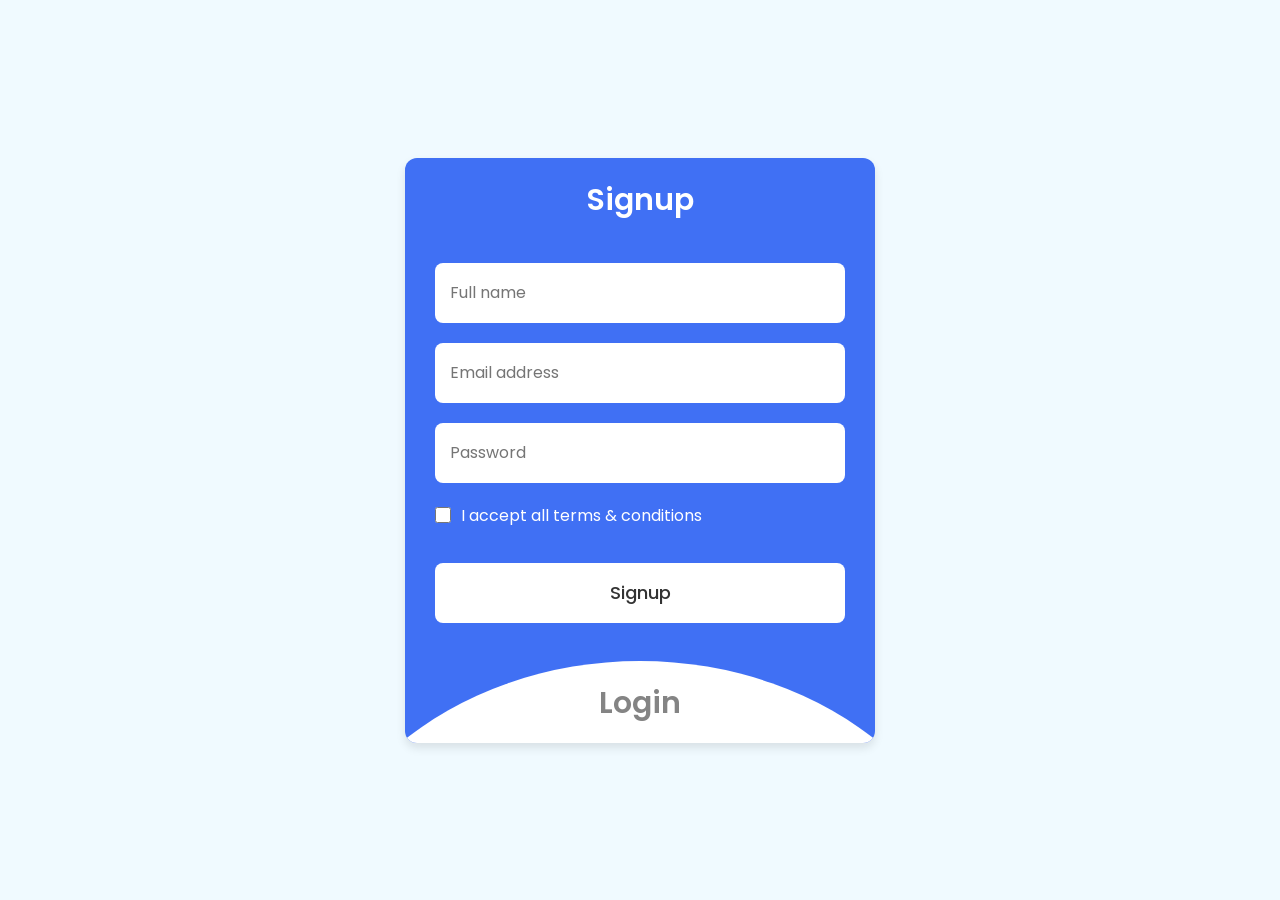
==== login/index.html @ 8ded4207 "Add files via upload" ====
<!DOCTYPE html>
<!-- Website - www.codingnepalweb.com -->
<html lang="en">
  <head>
    <meta charset="UTF-8" />
    <meta name="description" content=" Today in this blog you will learn how to create a responsive Login & Registration Form in HTML CSS & JavaScript. The blog will cover everything from the basics of creating a Login & Registration in HTML, to styling it with CSS and adding with JavaScript." />
    <meta
      name="keywords"
      content=" 
 Animated Login & Registration Form,Form Design,HTML and CSS,HTML CSS JavaScript,login & registration form,login & signup form,Login Form Design,registration form,Signup Form,HTML,CSS,JavaScript,
"
    />

    <meta name="viewport" content="width=device-width, initial-scale=1.0" />

    <title>Login & Signup Form HTML CSS | CodingNepal</title>
    <link rel="stylesheet" href="style.css" />
    <script src="../custom-scripts.js" defer></script>
  </head>
  <body>
    <section class="wrapper">
      <div class="form signup">
        <header>Signup</header>
        <form action="#">
          <input type="text" placeholder="Full name" required />
          <input type="text" placeholder="Email address" required />
          <input type="password" placeholder="Password" required />
          <div class="checkbox">
            <input type="checkbox" id="signupCheck" />
            <label for="signupCheck">I accept all terms & conditions</label>
          </div>
          <input type="submit" value="Signup" />
        </form>
      </div>

      <div class="form login">
        <header>Login</header>
        <form action="#">
          <input type="text" placeholder="Email address" required />
          <input type="password" placeholder="Password" required />
          <a href="#">Forgot password?</a>
          <input type="submit" value="Login" />
        </form>
      </div>

      <script>
        const wrapper = document.querySelector(".wrapper"),
          signupHeader = document.querySelector(".signup header"),
          loginHeader = document.querySelector(".login header");

        loginHeader.addEventListener("click", () => {
          wrapper.classList.add("active");
        });
        signupHeader.addEventListener("click", () => {
          wrapper.classList.remove("active");
        });
      </script>
    </section>
  </body>
</html>
---- login/style.css ----
/* Import Google font - Poppins */
@import url("https://fonts.googleapis.com/css2?family=Poppins:wght@200;300;400;500;600;700&display=swap");

* {
  margin: 0;
  padding: 0;
  box-sizing: border-box;
  font-family: "Poppins", sans-serif;
}

body {
  min-height: 100vh;
  display: flex;
  align-items: center;
  justify-content: center;
  background: #f0faff;
}

.wrapper {
  position: relative;
  max-width: 470px;
  width: 100%;
  border-radius: 12px;
  padding: 20px 30px 120px;
  background: #4070f4;
  box-shadow: 0 5px 10px rgba(0, 0, 0, 0.1);
  overflow: hidden;
}

.form.login {
  position: absolute;
  left: 50%;
  bottom: -86%;
  transform: translateX(-50%);
  width: calc(100% + 220px);
  padding: 20px 140px;
  border-radius: 50%;
  height: 100%;
  background: #fff;
  transition: all 0.6s ease;
}

.wrapper.active .form.login {
  bottom: -15%;
  border-radius: 35%;
  box-shadow: 0 -5px 10px rgba(0, 0, 0, 0.1);
}

.form header {
  font-size: 30px;
  text-align: center;
  color: #fff;
  font-weight: 600;
  cursor: pointer;
}

.form.login header {
  color: #333;
  opacity: 0.6;
}

.wrapper.active .form.login header {
  opacity: 1;
}

.wrapper.active .signup header {
  opacity: 0.6;
}

.wrapper form {
  display: flex;
  flex-direction: column;
  gap: 20px;
  margin-top: 40px;
}

form input {
  height: 60px;
  outline: none;
  border: none;
  padding: 0 15px;
  font-size: 16px;
  font-weight: 400;
  color: #333;
  border-radius: 8px;
  background: #fff;
}

.form.login input {
  border: 1px solid #aaa;
}

.form.login input:focus {
  box-shadow: 0 1px 0 #ddd;
}

form .checkbox {
  display: flex;
  align-items: center;
  gap: 10px;
}

.checkbox input[type="checkbox"] {
  height: 16px;
  width: 16px;
  accent-color: #fff;
  cursor: pointer;
}

form .checkbox label {
  cursor: pointer;
  color: #fff;
}

form a {
  color: #333;
  text-decoration: none;
}

form a:hover {
  text-decoration: underline;
}

form input[type="submit"] {
  margin-top: 15px;
  padding: none;
  font-size: 18px;
  font-weight: 500;
  cursor: pointer;
}

.form.login input[type="submit"] {
  background: #4070f4;
  color: #fff;
  border: none;
}
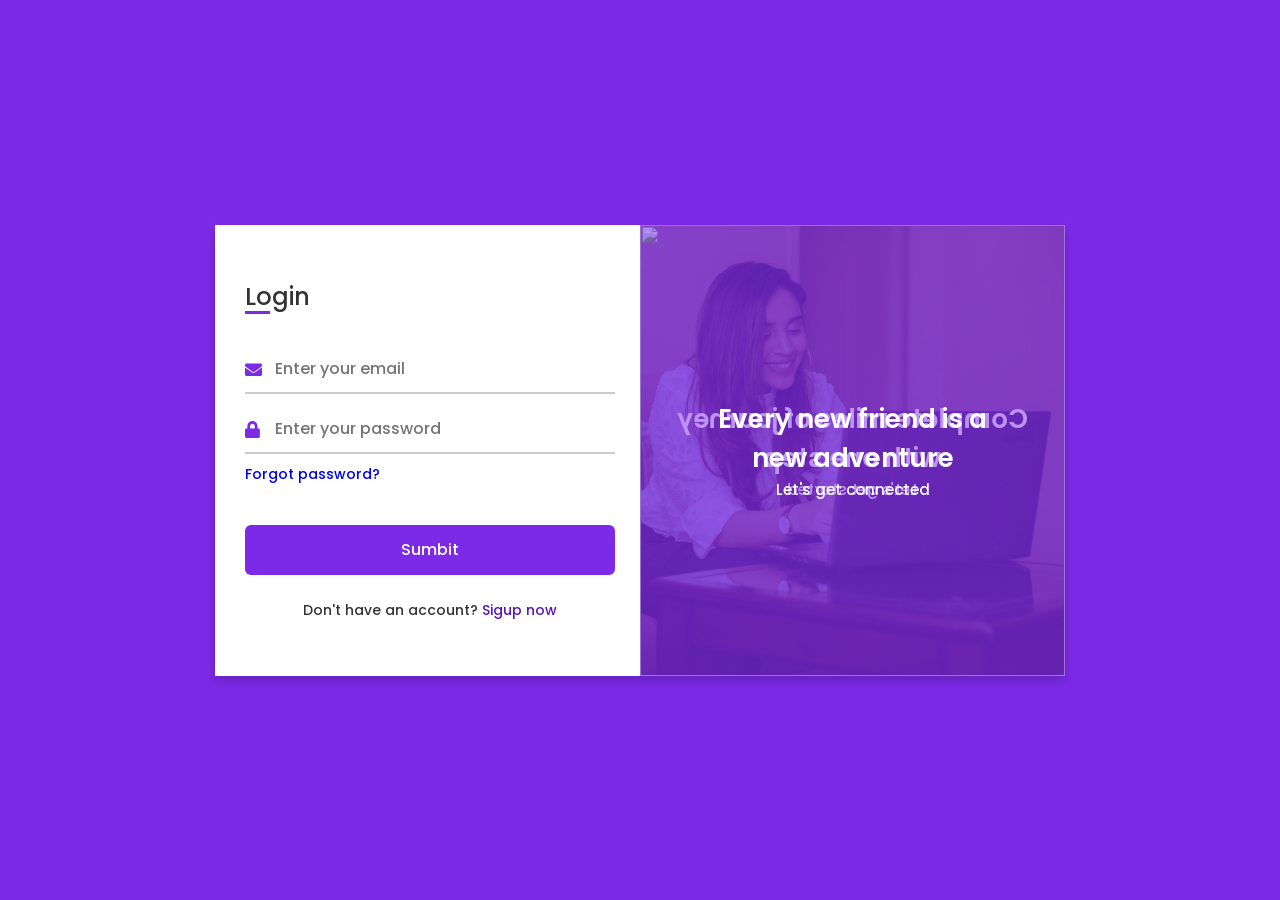
==== commit 22c3e5e1: "Add files via upload" ====
--- a/login/index.html
+++ b/login/index.html
@@ -1,60 +1,80 @@
 <!DOCTYPE html>
-<!-- Website - www.codingnepalweb.com -->
-<html lang="en">
+<!-- Created by CodingLab |www.youtube.com/c/CodingLabYT-->
+<html lang="en" dir="ltr">
   <head>
-    <meta charset="UTF-8" />
-    <meta name="description" content=" Today in this blog you will learn how to create a responsive Login & Registration Form in HTML CSS & JavaScript. The blog will cover everything from the basics of creating a Login & Registration in HTML, to styling it with CSS and adding with JavaScript." />
-    <meta
-      name="keywords"
-      content=" 
- Animated Login & Registration Form,Form Design,HTML and CSS,HTML CSS JavaScript,login & registration form,login & signup form,Login Form Design,registration form,Signup Form,HTML,CSS,JavaScript,
-"
-    />
-
-    <meta name="viewport" content="width=device-width, initial-scale=1.0" />
-
-    <title>Login & Signup Form HTML CSS | CodingNepal</title>
-    <link rel="stylesheet" href="style.css" />
-    <script src="../custom-scripts.js" defer></script>
-  </head>
-  <body>
-    <section class="wrapper">
-      <div class="form signup">
-        <header>Signup</header>
-        <form action="#">
-          <input type="text" placeholder="Full name" required />
-          <input type="text" placeholder="Email address" required />
-          <input type="password" placeholder="Password" required />
-          <div class="checkbox">
-            <input type="checkbox" id="signupCheck" />
-            <label for="signupCheck">I accept all terms & conditions</label>
-          </div>
-          <input type="submit" value="Signup" />
+    <meta charset="UTF-8">
+    <!--<title> Login and Registration Form in HTML & CSS | CodingLab </title>-->
+    <link rel="stylesheet" href="style.css">
+    <!-- Fontawesome CDN Link -->
+    <link rel="stylesheet" href="https://cdnjs.cloudflare.com/ajax/libs/font-awesome/5.15.3/css/all.min.css">
+    <meta name="viewport" content="width=device-width, initial-scale=1.0">
+   </head>
+<body>
+  <div class="container">
+    <input type="checkbox" id="flip">
+    <div class="cover">
+      <div class="front">
+        <img src="images/frontImg.jpg" alt="">
+        <div class="text">
+          <span class="text-1">Every new friend is a <br> new adventure</span>
+          <span class="text-2">Let's get connected</span>
+        </div>
+      </div>
+      <div class="back">
+        <img class="backImg" src="images/backImg.jpg" alt="">
+        <div class="text">
+          <span class="text-1">Complete miles of journey <br> with one step</span>
+          <span class="text-2">Let's get started</span>
+        </div>
+      </div>
+    </div>
+    <div class="forms">
+        <div class="form-content">
+          <div class="login-form">
+            <div class="title">Login</div>
+          <form action="#">
+            <div class="input-boxes">
+              <div class="input-box">
+                <i class="fas fa-envelope"></i>
+                <input type="text" placeholder="Enter your email" required>
+              </div>
+              <div class="input-box">
+                <i class="fas fa-lock"></i>
+                <input type="password" placeholder="Enter your password" required>
+              </div>
+              <div class="text"><a href="#">Forgot password?</a></div>
+              <div class="button input-box">
+                <input type="submit" value="Sumbit">
+              </div>
+              <div class="text sign-up-text">Don't have an account? <label for="flip">Sigup now</label></div>
+            </div>
         </form>
       </div>
-
-      <div class="form login">
-        <header>Login</header>
+        <div class="signup-form">
+          <div class="title">Signup</div>
         <form action="#">
-          <input type="text" placeholder="Email address" required />
-          <input type="password" placeholder="Password" required />
-          <a href="#">Forgot password?</a>
-          <input type="submit" value="Login" />
-        </form>
-      </div>
-
-      <script>
-        const wrapper = document.querySelector(".wrapper"),
-          signupHeader = document.querySelector(".signup header"),
-          loginHeader = document.querySelector(".login header");
-
-        loginHeader.addEventListener("click", () => {
-          wrapper.classList.add("active");
-        });
-        signupHeader.addEventListener("click", () => {
-          wrapper.classList.remove("active");
-        });
-      </script>
-    </section>
-  </body>
+            <div class="input-boxes">
+              <div class="input-box">
+                <i class="fas fa-user"></i>
+                <input type="text" placeholder="Enter your name" required>
+              </div>
+              <div class="input-box">
+                <i class="fas fa-envelope"></i>
+                <input type="text" placeholder="Enter your email" required>
+              </div>
+              <div class="input-box">
+                <i class="fas fa-lock"></i>
+                <input type="password" placeholder="Enter your password" required>
+              </div>
+              <div class="button input-box">
+                <input type="submit" value="Sumbit">
+              </div>
+              <div class="text sign-up-text">Already have an account? <label for="flip">Login now</label></div>
+            </div>
+      </form>
+    </div>
+    </div>
+    </div>
+  </div>
+</body>
 </html>
--- a/login/style.css
+++ b/login/style.css
@@ -1,5 +1,5 @@
-/* Import Google font - Poppins */
-@import url("https://fonts.googleapis.com/css2?family=Poppins:wght@200;300;400;500;600;700&display=swap");
+/* Google Font Link */
+@import url('https://fonts.googleapis.com/css2?family=Poppins:wght@200;300;400;500;600;700&display=swap');
 
 * {
   margin: 0;
@@ -13,124 +13,240 @@
   display: flex;
   align-items: center;
   justify-content: center;
-  background: #f0faff;
-}
-
-.wrapper {
+  background: #7d2ae8;
+  padding: 30px;
+}
+
+.container {
   position: relative;
-  max-width: 470px;
-  width: 100%;
-  border-radius: 12px;
-  padding: 20px 30px 120px;
-  background: #4070f4;
-  box-shadow: 0 5px 10px rgba(0, 0, 0, 0.1);
-  overflow: hidden;
-}
-
-.form.login {
-  position: absolute;
+  max-width: 850px;
+  width: 100%;
+  background: #fff;
+  padding: 40px 30px;
+  box-shadow: 0 5px 10px rgba(0, 0, 0, 0.2);
+  perspective: 2700px;
+}
+
+.container .cover {
+  position: absolute;
+  top: 0;
   left: 50%;
-  bottom: -86%;
-  transform: translateX(-50%);
-  width: calc(100% + 220px);
-  padding: 20px 140px;
-  border-radius: 50%;
-  height: 100%;
+  height: 100%;
+  width: 50%;
+  z-index: 98;
+  transition: all 1s ease;
+  transform-origin: left;
+  transform-style: preserve-3d;
+  backface-visibility: hidden;
+}
+
+.container #flip:checked ~ .cover {
+  transform: rotateY(-180deg);
+}
+
+.container #flip:checked ~ .forms .login-form {
+  pointer-events: none;
+}
+
+.container .cover .front,
+.container .cover .back {
+  position: absolute;
+  top: 0;
+  left: 0;
+  height: 100%;
+  width: 100%;
+}
+
+.cover .back {
+  transform: rotateY(180deg);
+}
+
+.container .cover img {
+  position: absolute;
+  height: 100%;
+  width: 100%;
+  object-fit: cover;
+  z-index: 10;
+}
+
+.container .cover .text {
+  position: absolute;
+  z-index: 10;
+  height: 100%;
+  width: 100%;
+  display: flex;
+  flex-direction: column;
+  align-items: center;
+  justify-content: center;
+}
+
+.container .cover .text::before {
+  content: '';
+  position: absolute;
+  height: 100%;
+  width: 100%;
+  opacity: 0.5;
+  background: #7d2ae8;
+}
+
+.cover .text .text-1,
+.cover .text .text-2 {
+  z-index: 20;
+  font-size: 26px;
+  font-weight: 600;
+  color: #fff;
+  text-align: center;
+}
+
+.cover .text .text-2 {
+  font-size: 15px;
+  font-weight: 500;
+}
+
+.container .forms {
+  height: 100%;
+  width: 100%;
   background: #fff;
-  transition: all 0.6s ease;
-}
-
-.wrapper.active .form.login {
-  bottom: -15%;
-  border-radius: 35%;
-  box-shadow: 0 -5px 10px rgba(0, 0, 0, 0.1);
-}
-
-.form header {
-  font-size: 30px;
-  text-align: center;
-  color: #fff;
-  font-weight: 600;
-  cursor: pointer;
-}
-
-.form.login header {
+}
+
+.container .form-content {
+  display: flex;
+  align-items: center;
+  justify-content: space-between;
+}
+
+.form-content .login-form,
+.form-content .signup-form {
+  width: calc(100% / 2 - 25px);
+}
+
+.forms .form-content .title {
+  position: relative;
+  font-size: 24px;
+  font-weight: 500;
   color: #333;
-  opacity: 0.6;
-}
-
-.wrapper.active .form.login header {
-  opacity: 1;
-}
-
-.wrapper.active .signup header {
-  opacity: 0.6;
-}
-
-.wrapper form {
-  display: flex;
-  flex-direction: column;
-  gap: 20px;
-  margin-top: 40px;
-}
-
-form input {
-  height: 60px;
+}
+
+.forms .form-content .title:before {
+  content: '';
+  position: absolute;
+  left: 0;
+  bottom: 0;
+  height: 3px;
+  width: 25px;
+  background: #7d2ae8;
+}
+
+.forms .signup-form .title:before {
+  width: 20px;
+}
+
+.forms .form-content .input-boxes {
+  margin-top: 30px;
+}
+
+.forms .form-content .input-box {
+  display: flex;
+  align-items: center;
+  height: 50px;
+  width: 100%;
+  margin: 10px 0;
+  position: relative;
+}
+
+.form-content .input-box input {
+  height: 100%;
+  width: 100%;
   outline: none;
   border: none;
-  padding: 0 15px;
+  padding: 0 30px;
   font-size: 16px;
-  font-weight: 400;
+  font-weight: 500;
+  border-bottom: 2px solid rgba(0, 0, 0, 0.2);
+  transition: all 0.3s ease;
+}
+
+.form-content .input-box input:focus,
+.form-content .input-box input:valid {
+  border-color: #7d2ae8;
+}
+
+.form-content .input-box i {
+  position: absolute;
+  color: #7d2ae8;
+  font-size: 17px;
+}
+
+.forms .form-content .text {
+  font-size: 14px;
+  font-weight: 500;
   color: #333;
-  border-radius: 8px;
-  background: #fff;
-}
-
-.form.login input {
-  border: 1px solid #aaa;
-}
-
-.form.login input:focus {
-  box-shadow: 0 1px 0 #ddd;
-}
-
-form .checkbox {
-  display: flex;
-  align-items: center;
-  gap: 10px;
-}
-
-.checkbox input[type="checkbox"] {
-  height: 16px;
-  width: 16px;
-  accent-color: #fff;
+}
+
+.forms .form-content .text a {
+  text-decoration: none;
+}
+
+.forms .form-content .text a:hover {
+  text-decoration: underline;
+}
+
+.forms .form-content .button {
+  color: #fff;
+  margin-top: 40px;
+}
+
+.forms .form-content .button input {
+  color: #fff;
+  background: #7d2ae8;
+  border-radius: 6px;
+  padding: 0;
   cursor: pointer;
-}
-
-form .checkbox label {
+  transition: all 0.4s ease;
+}
+
+.forms .form-content .button input:hover {
+  background: #5b13b9;
+}
+
+.forms .form-content label {
+  color: #5b13b9;
   cursor: pointer;
-  color: #fff;
-}
-
-form a {
-  color: #333;
-  text-decoration: none;
-}
-
-form a:hover {
+}
+
+.forms .form-content label:hover {
   text-decoration: underline;
 }
 
-form input[type="submit"] {
-  margin-top: 15px;
-  padding: none;
-  font-size: 18px;
-  font-weight: 500;
-  cursor: pointer;
-}
-
-.form.login input[type="submit"] {
-  background: #4070f4;
-  color: #fff;
-  border: none;
-}
+.forms .form-content .login-text,
+.forms .form-content .sign-up-text {
+  text-align: center;
+  margin-top: 25px;
+}
+
+.container #flip {
+  display: none;
+}
+
+@media (max-width: 730px) {
+  .container .cover {
+    display: none;
+  }
+
+  .form-content .login-form,
+  .form-content .signup-form {
+    width: 100%;
+  }
+
+  .form-content .signup-form {
+    display: none;
+  }
+
+  .container #flip:checked ~ .forms .signup-form {
+    display: block;
+  }
+
+  .container #flip:checked ~ .forms .login-form {
+    display: none;
+  }
+}
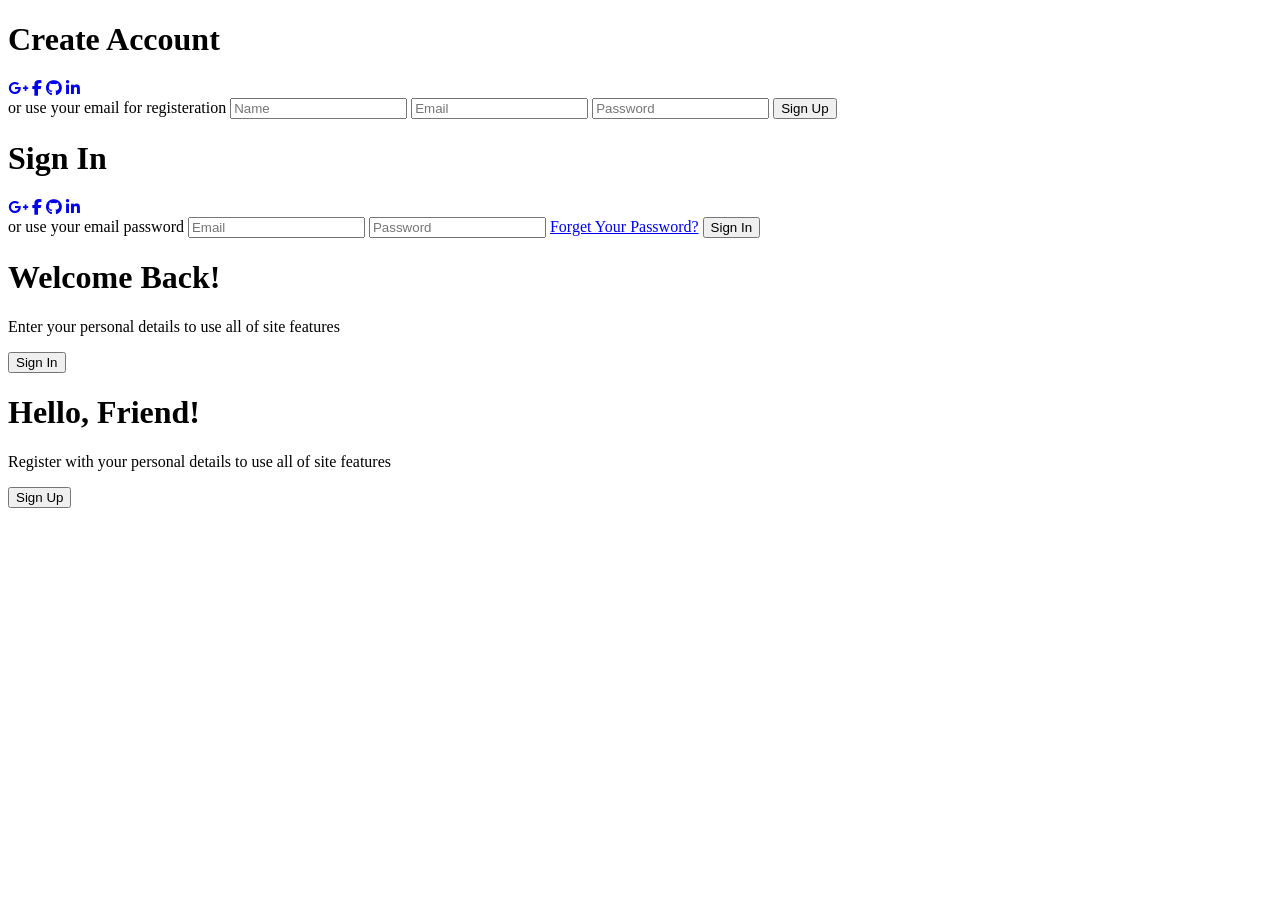
==== commit 6a13c870: "Add files via upload" ====
--- a/login/index.html
+++ b/login/index.html
@@ -1,80 +1,76 @@
 <!DOCTYPE html>
-<!-- Created by CodingLab |www.youtube.com/c/CodingLabYT-->
-<html lang="en" dir="ltr">
+<html lang="en">
   <head>
-    <meta charset="UTF-8">
-    <!--<title> Login and Registration Form in HTML & CSS | CodingLab </title>-->
-    <link rel="stylesheet" href="style.css">
-    <!-- Fontawesome CDN Link -->
-    <link rel="stylesheet" href="https://cdnjs.cloudflare.com/ajax/libs/font-awesome/5.15.3/css/all.min.css">
-    <meta name="viewport" content="width=device-width, initial-scale=1.0">
-   </head>
-<body>
-  <div class="container">
-    <input type="checkbox" id="flip">
-    <div class="cover">
-      <div class="front">
-        <img src="images/frontImg.jpg" alt="">
-        <div class="text">
-          <span class="text-1">Every new friend is a <br> new adventure</span>
-          <span class="text-2">Let's get connected</span>
-        </div>
+    <meta charset="UTF-8" />
+    <meta name="viewport" content="width=device-width, initial-scale=1.0" />
+    <link
+      rel="stylesheet"
+      href="https://cdnjs.cloudflare.com/ajax/libs/font-awesome/6.4.2/css/all.min.css"
+    />
+    <link rel="stylesheet" href="style.css" />
+    <title>Login Page | Caged coder</title>
+  </head>
+
+  <body>
+    <div class="container" id="container">
+      <div class="form-container sign-up">
+        <form>
+          <h1>Create Account</h1>
+          <div class="social-icons">
+            <a href="#" class="icon"
+              ><i class="fa-brands fa-google-plus-g"></i
+            ></a>
+            <a href="#" class="icon"><i class="fa-brands fa-facebook-f"></i></a>
+            <a href="#" class="icon"><i class="fa-brands fa-github"></i></a>
+            <a href="#" class="icon"
+              ><i class="fa-brands fa-linkedin-in"></i
+            ></a>
+          </div>
+          <span>or use your email for registeration</span>
+          <input type="text" placeholder="Name" />
+          <input type="email" placeholder="Email" />
+          <input type="password" placeholder="Password" />
+          <button>Sign Up</button>
+        </form>
       </div>
-      <div class="back">
-        <img class="backImg" src="images/backImg.jpg" alt="">
-        <div class="text">
-          <span class="text-1">Complete miles of journey <br> with one step</span>
-          <span class="text-2">Let's get started</span>
+      <div class="form-container sign-in">
+        <form>
+          <h1>Sign In</h1>
+          <div class="social-icons">
+            <a href="#" class="icon"
+              ><i class="fa-brands fa-google-plus-g"></i
+            ></a>
+            <a href="#" class="icon"><i class="fa-brands fa-facebook-f"></i></a>
+            <a href="#" class="icon"><i class="fa-brands fa-github"></i></a>
+            <a href="#" class="icon"
+              ><i class="fa-brands fa-linkedin-in"></i
+            ></a>
+          </div>
+          <span>or use your email password</span>
+          <input type="email" placeholder="Email" />
+          <input type="password" placeholder="Password" />
+          <a href="#">Forget Your Password?</a>
+          <button>Sign In</button>
+        </form>
+      </div>
+      <div class="toggle-container">
+        <div class="toggle">
+          <div class="toggle-panel toggle-left">
+            <h1>Welcome Back!</h1>
+            <p>Enter your personal details to use all of site features</p>
+            <button class="hidden" id="login">Sign In</button>
+          </div>
+          <div class="toggle-panel toggle-right">
+            <h1>Hello, Friend!</h1>
+            <p>
+              Register with your personal details to use all of site features
+            </p>
+            <button class="hidden" id="register">Sign Up</button>
+          </div>
         </div>
       </div>
     </div>
-    <div class="forms">
-        <div class="form-content">
-          <div class="login-form">
-            <div class="title">Login</div>
-          <form action="#">
-            <div class="input-boxes">
-              <div class="input-box">
-                <i class="fas fa-envelope"></i>
-                <input type="text" placeholder="Enter your email" required>
-              </div>
-              <div class="input-box">
-                <i class="fas fa-lock"></i>
-                <input type="password" placeholder="Enter your password" required>
-              </div>
-              <div class="text"><a href="#">Forgot password?</a></div>
-              <div class="button input-box">
-                <input type="submit" value="Sumbit">
-              </div>
-              <div class="text sign-up-text">Don't have an account? <label for="flip">Sigup now</label></div>
-            </div>
-        </form>
-      </div>
-        <div class="signup-form">
-          <div class="title">Signup</div>
-        <form action="#">
-            <div class="input-boxes">
-              <div class="input-box">
-                <i class="fas fa-user"></i>
-                <input type="text" placeholder="Enter your name" required>
-              </div>
-              <div class="input-box">
-                <i class="fas fa-envelope"></i>
-                <input type="text" placeholder="Enter your email" required>
-              </div>
-              <div class="input-box">
-                <i class="fas fa-lock"></i>
-                <input type="password" placeholder="Enter your password" required>
-              </div>
-              <div class="button input-box">
-                <input type="submit" value="Sumbit">
-              </div>
-              <div class="text sign-up-text">Already have an account? <label for="flip">Login now</label></div>
-            </div>
-      </form>
-    </div>
-    </div>
-    </div>
-  </div>
-</body>
+
+    <script src="script.js"></script>
+  </body>
 </html>
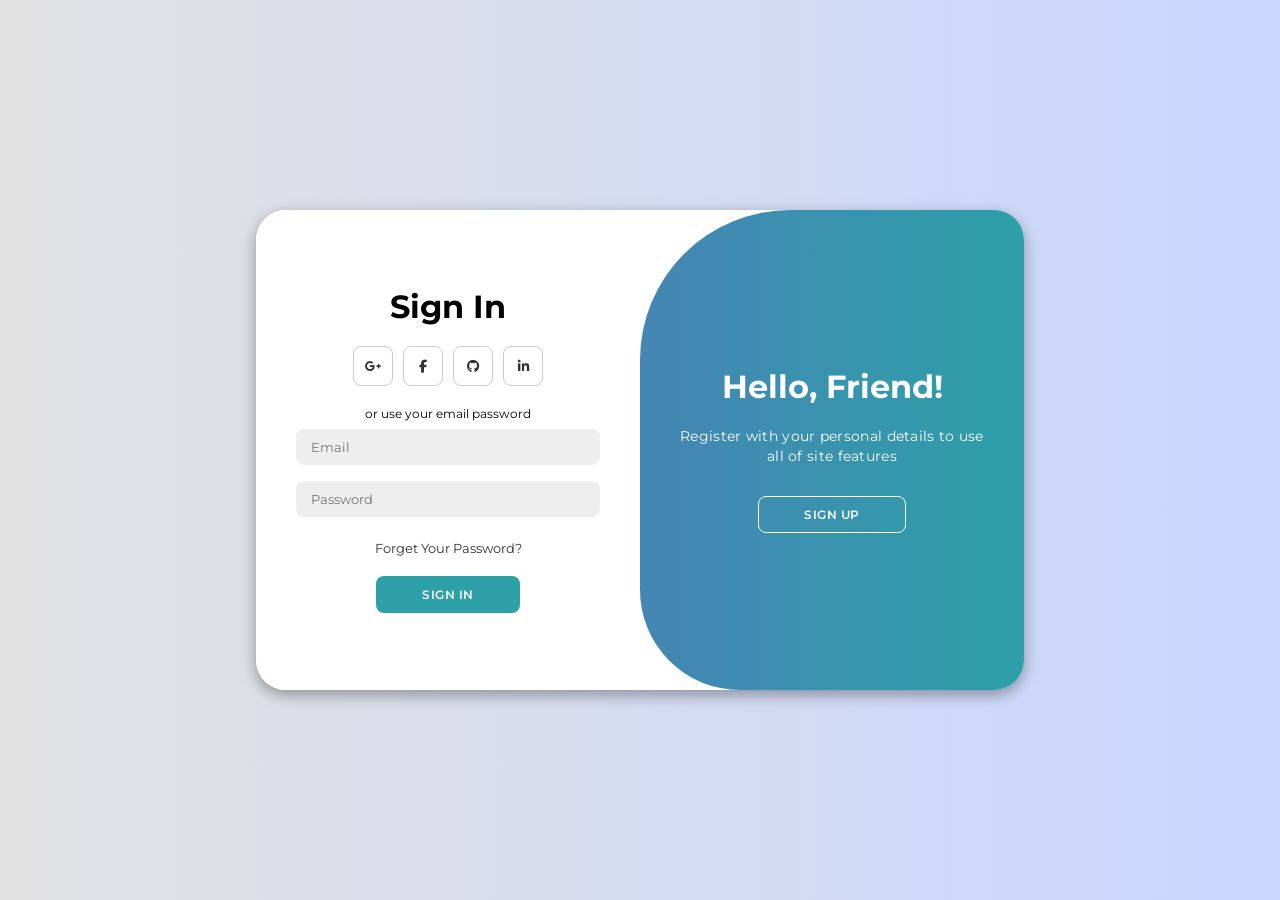
==== commit 79e1b9da: "diatas input" ====
--- a/login/index.html
+++ b/login/index.html
@@ -46,6 +46,7 @@
               ><i class="fa-brands fa-linkedin-in"></i
             ></a>
           </div>
+          <div id="alertBox" class="alert" style="display:none;"></div>
           <span>or use your email password</span>
           <input type="email" placeholder="Email" />
           <input type="password" placeholder="Password" />
--- a/login/style.css
+++ b/login/style.css
@@ -0,0 +1,223 @@
+@import url('https://fonts.googleapis.com/css2?family=Montserrat:wght@300;400;500;600;700&display=swap');
+
+*{
+    margin: 0;
+    padding: 0;
+    box-sizing: border-box;
+    font-family: 'Montserrat', sans-serif;
+}
+
+body{
+    background-color: #c9d6ff;
+    background: linear-gradient(to right, #e2e2e2, #c9d6ff);
+    display: flex;
+    align-items: center;
+    justify-content: center;
+    flex-direction: column;
+    height: 100vh;
+}
+
+.container{
+    background-color: #fff;
+    border-radius: 30px;
+    box-shadow: 0 5px 15px rgba(0, 0, 0, 0.35);
+    position: relative;
+    overflow: hidden;
+    width: 768px;
+    max-width: 100%;
+    min-height: 480px;
+}
+
+.container p{
+    font-size: 14px;
+    line-height: 20px;
+    letter-spacing: 0.3px;
+    margin: 20px 0;
+}
+
+.container span{
+    font-size: 12px;
+}
+
+.container a{
+    color: #333;
+    font-size: 13px;
+    text-decoration: none;
+    margin: 15px 0 10px;
+}
+
+.container button{
+    background-color: #2da0a8;
+    color: #fff;
+    font-size: 12px;
+    padding: 10px 45px;
+    border: 1px solid transparent;
+    border-radius: 8px;
+    font-weight: 600;
+    letter-spacing: 0.5px;
+    text-transform: uppercase;
+    margin-top: 10px;
+    cursor: pointer;
+}
+
+.container button.hidden{
+    background-color: transparent;
+    border-color: #fff;
+}
+
+.container form{
+    background-color: #fff;
+    display: flex;
+    align-items: center;
+    justify-content: center;
+    flex-direction: column;
+    padding: 0 40px;
+    height: 100%;
+}
+
+.container input{
+    background-color: #eee;
+    border: none;
+    margin: 8px 0;
+    padding: 10px 15px;
+    font-size: 13px;
+    border-radius: 8px;
+    width: 100%;
+    outline: none;
+}
+
+.form-container{
+    position: absolute;
+    top: 0;
+    height: 100%;
+    transition: all 0.6s ease-in-out;
+}
+
+.sign-in{
+    left: 0;
+    width: 50%;
+    z-index: 2;
+}
+
+.container.active .sign-in{
+    transform: translateX(100%);
+}
+
+.sign-up{
+    left: 0;
+    width: 50%;
+    opacity: 0;
+    z-index: 1;
+}
+
+.container.active .sign-up{
+    transform: translateX(100%);
+    opacity: 1;
+    z-index: 5;
+    animation: move 0.6s;
+}
+
+@keyframes move{
+    0%, 49.99%{
+        opacity: 0;
+        z-index: 1;
+    }
+    50%, 100%{
+        opacity: 1;
+        z-index: 5;
+    }
+}
+
+.social-icons{
+    margin: 20px 0;
+}
+
+.social-icons a{
+    border: 1px solid #ccc;
+    border-radius: 20%;
+    display: inline-flex;
+    justify-content: center;
+    align-items: center;
+    margin: 0 3px;
+    width: 40px;
+    height: 40px;
+}
+
+.toggle-container{
+    position: absolute;
+    top: 0;
+    left: 50%;
+    width: 50%;
+    height: 100%;
+    overflow: hidden;
+    transition: all 0.6s ease-in-out;
+    border-radius: 150px 0 0 100px;
+    z-index: 1000;
+}
+
+.container.active .toggle-container{
+    transform: translateX(-100%);
+    border-radius: 0 150px 100px 0;
+}
+
+.toggle{
+    background-color: #2da0a8;
+    height: 100%;
+    background: linear-gradient(to right, #5c6bc0, #2da0a8);
+    color: #fff;
+    position: relative;
+    left: -100%;
+    height: 100%;
+    width: 200%;
+    transform: translateX(0);
+    transition: all 0.6s ease-in-out;
+}
+
+.container.active .toggle{
+    transform: translateX(50%);
+}
+
+.toggle-panel{
+    position: absolute;
+    width: 50%;
+    height: 100%;
+    display: flex;
+    align-items: center;
+    justify-content: center;
+    flex-direction: column;
+    padding: 0 30px;
+    text-align: center;
+    top: 0;
+    transform: translateX(0);
+    transition: all 0.6s ease-in-out;
+}
+
+.toggle-left{
+    transform: translateX(-200%);
+}
+
+.container.active .toggle-left{
+    transform: translateX(0);
+}
+
+.toggle-right{
+    right: 0;
+    transform: translateX(0);
+}
+
+.container.active .toggle-right{
+    transform: translateX(200%);
+}
+#message{
+    background: #ff4e4e;
+    color: white;
+    text-align: center;
+    margin-top: 20px;
+}
+#alertBox{
+    position: fixed;
+    top: 20px;
+    left: 50%;
+    transform: translateX(-50%);
+    z-index: 999;
+}
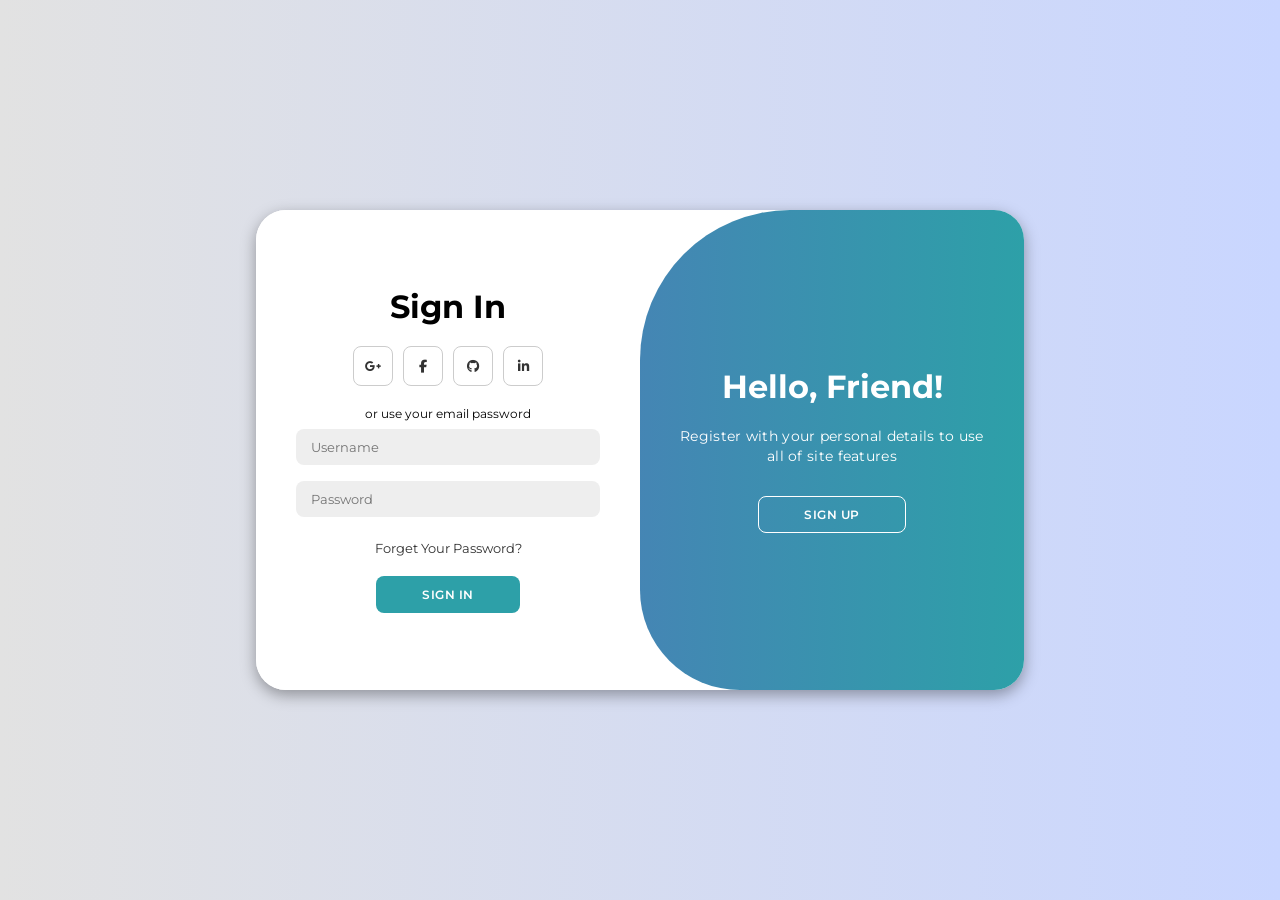
==== commit 13a7633a: "username" ====
--- a/login/index.html
+++ b/login/index.html
@@ -48,7 +48,7 @@
           </div>
           <div id="alertBox" class="alert" style="display:none;"></div>
           <span>or use your email password</span>
-          <input type="email" placeholder="Email" />
+          <input type="username" placeholder="Username" />
           <input type="password" placeholder="Password" />
           <a href="#">Forget Your Password?</a>
           <button>Sign In</button>
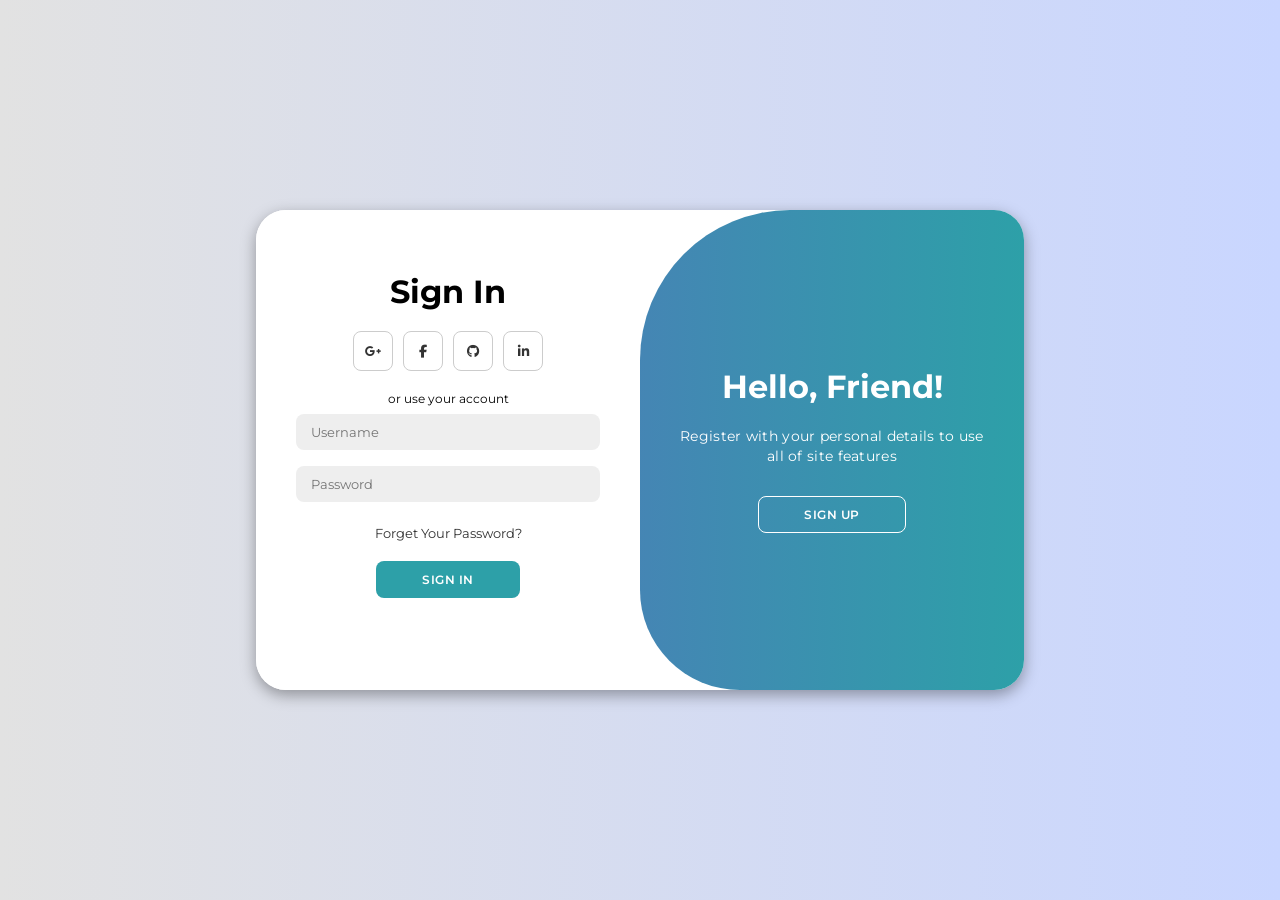
==== commit c5fefb22: "Dari gemini" ====
--- a/login/index.html
+++ b/login/index.html
@@ -3,57 +3,49 @@
   <head>
     <meta charset="UTF-8" />
     <meta name="viewport" content="width=device-width, initial-scale=1.0" />
-    <link
-      rel="stylesheet"
-      href="https://cdnjs.cloudflare.com/ajax/libs/font-awesome/6.4.2/css/all.min.css"
-    />
+    <link rel="stylesheet" href="https://cdnjs.cloudflare.com/ajax/libs/font-awesome/6.4.2/css/all.min.css" />
     <link rel="stylesheet" href="style.css" />
-    <title>Login Page | Caged coder</title>
+    <title>Login & Register | Tugas Akhir</title>
   </head>
 
   <body>
     <div class="container" id="container">
       <div class="form-container sign-up">
-        <form>
+        <form id="registerForm">
           <h1>Create Account</h1>
           <div class="social-icons">
-            <a href="#" class="icon"
-              ><i class="fa-brands fa-google-plus-g"></i
-            ></a>
+            <a href="#" class="icon"><i class="fa-brands fa-google-plus-g"></i></a>
             <a href="#" class="icon"><i class="fa-brands fa-facebook-f"></i></a>
             <a href="#" class="icon"><i class="fa-brands fa-github"></i></a>
-            <a href="#" class="icon"
-              ><i class="fa-brands fa-linkedin-in"></i
-            ></a>
+            <a href="#" class="icon"><i class="fa-brands fa-linkedin-in"></i></a>
           </div>
-          <span>or use your email for registeration</span>
-          <input type="text" placeholder="Name" />
-          <input type="email" placeholder="Email" />
-          <input type="password" placeholder="Password" />
-          <button>Sign Up</button>
+          <span>or use your email for registration</span>
+          <input type="text" id="username" placeholder="Username" required />
+          <input type="email" id="email" placeholder="Email" required />
+          <input type="password" id="password" placeholder="Password" required />
+          <button type="submit">Sign Up</button>
+          <p id="message" style="color: #ff4b2b; font-size: 12px; margin-top: 10px;"></p>
         </form>
       </div>
+
       <div class="form-container sign-in">
-        <form>
+        <form id="loginForm">
           <h1>Sign In</h1>
           <div class="social-icons">
-            <a href="#" class="icon"
-              ><i class="fa-brands fa-google-plus-g"></i
-            ></a>
+            <a href="#" class="icon"><i class="fa-brands fa-google-plus-g"></i></a>
             <a href="#" class="icon"><i class="fa-brands fa-facebook-f"></i></a>
             <a href="#" class="icon"><i class="fa-brands fa-github"></i></a>
-            <a href="#" class="icon"
-              ><i class="fa-brands fa-linkedin-in"></i
-            ></a>
+            <a href="#" class="icon"><i class="fa-brands fa-linkedin-in"></i></a>
           </div>
-          <div id="alertBox" class="alert" style="display:none;"></div>
-          <span>or use your email password</span>
-          <input type="username" placeholder="Username" />
-          <input type="password" placeholder="Password" />
+          <span>or use your account</span>
+          <input type="text" id="loginUsername" placeholder="Username" required />
+          <input type="password" id="loginPassword" placeholder="Password" required />
           <a href="#">Forget Your Password?</a>
-          <button>Sign In</button>
+          <button type="submit">Sign In</button>
+          <p id="loginMessage" style="color: #ff4b2b; font-size: 12px; margin-top: 10px;"></p>
         </form>
       </div>
+
       <div class="toggle-container">
         <div class="toggle">
           <div class="toggle-panel toggle-left">
@@ -63,9 +55,7 @@
           </div>
           <div class="toggle-panel toggle-right">
             <h1>Hello, Friend!</h1>
-            <p>
-              Register with your personal details to use all of site features
-            </p>
+            <p>Register with your personal details to use all of site features</p>
             <button class="hidden" id="register">Sign Up</button>
           </div>
         </div>
@@ -73,5 +63,7 @@
     </div>
 
     <script src="script.js"></script>
+    <script src="register.js"></script>
+    <script src="login.js"></script>
   </body>
 </html>
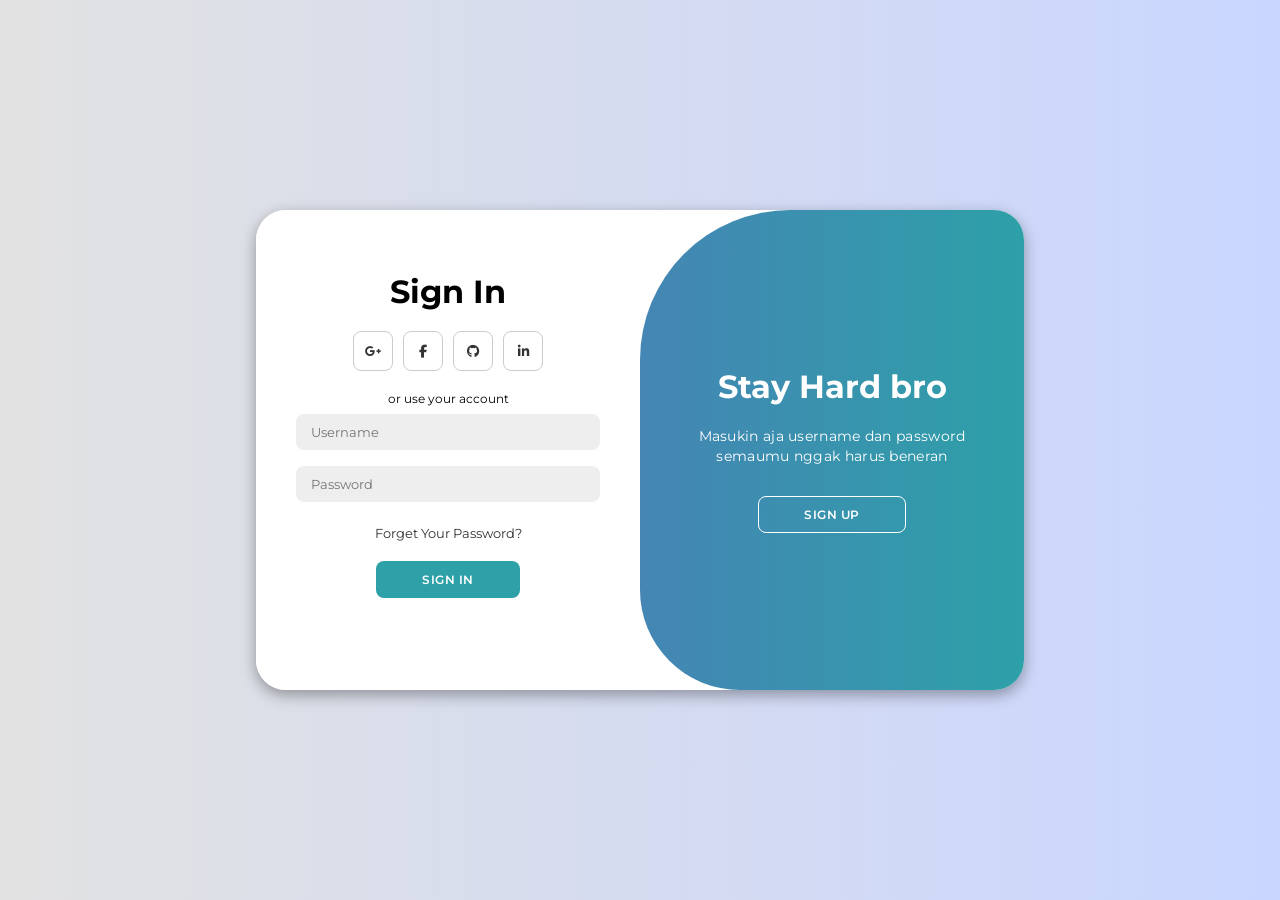
==== commit 9545fc0d: "Update index.html" ====
--- a/login/index.html
+++ b/login/index.html
@@ -54,8 +54,8 @@
             <button class="hidden" id="login">Sign In</button>
           </div>
           <div class="toggle-panel toggle-right">
-            <h1>Hello, Friend!</h1>
-            <p>Register with your personal details to use all of site features</p>
+            <h1>Stay Hard bro</h1>
+            <p>Masukin aja username dan password semaumu nggak harus beneran</p>
             <button class="hidden" id="register">Sign Up</button>
           </div>
         </div>
